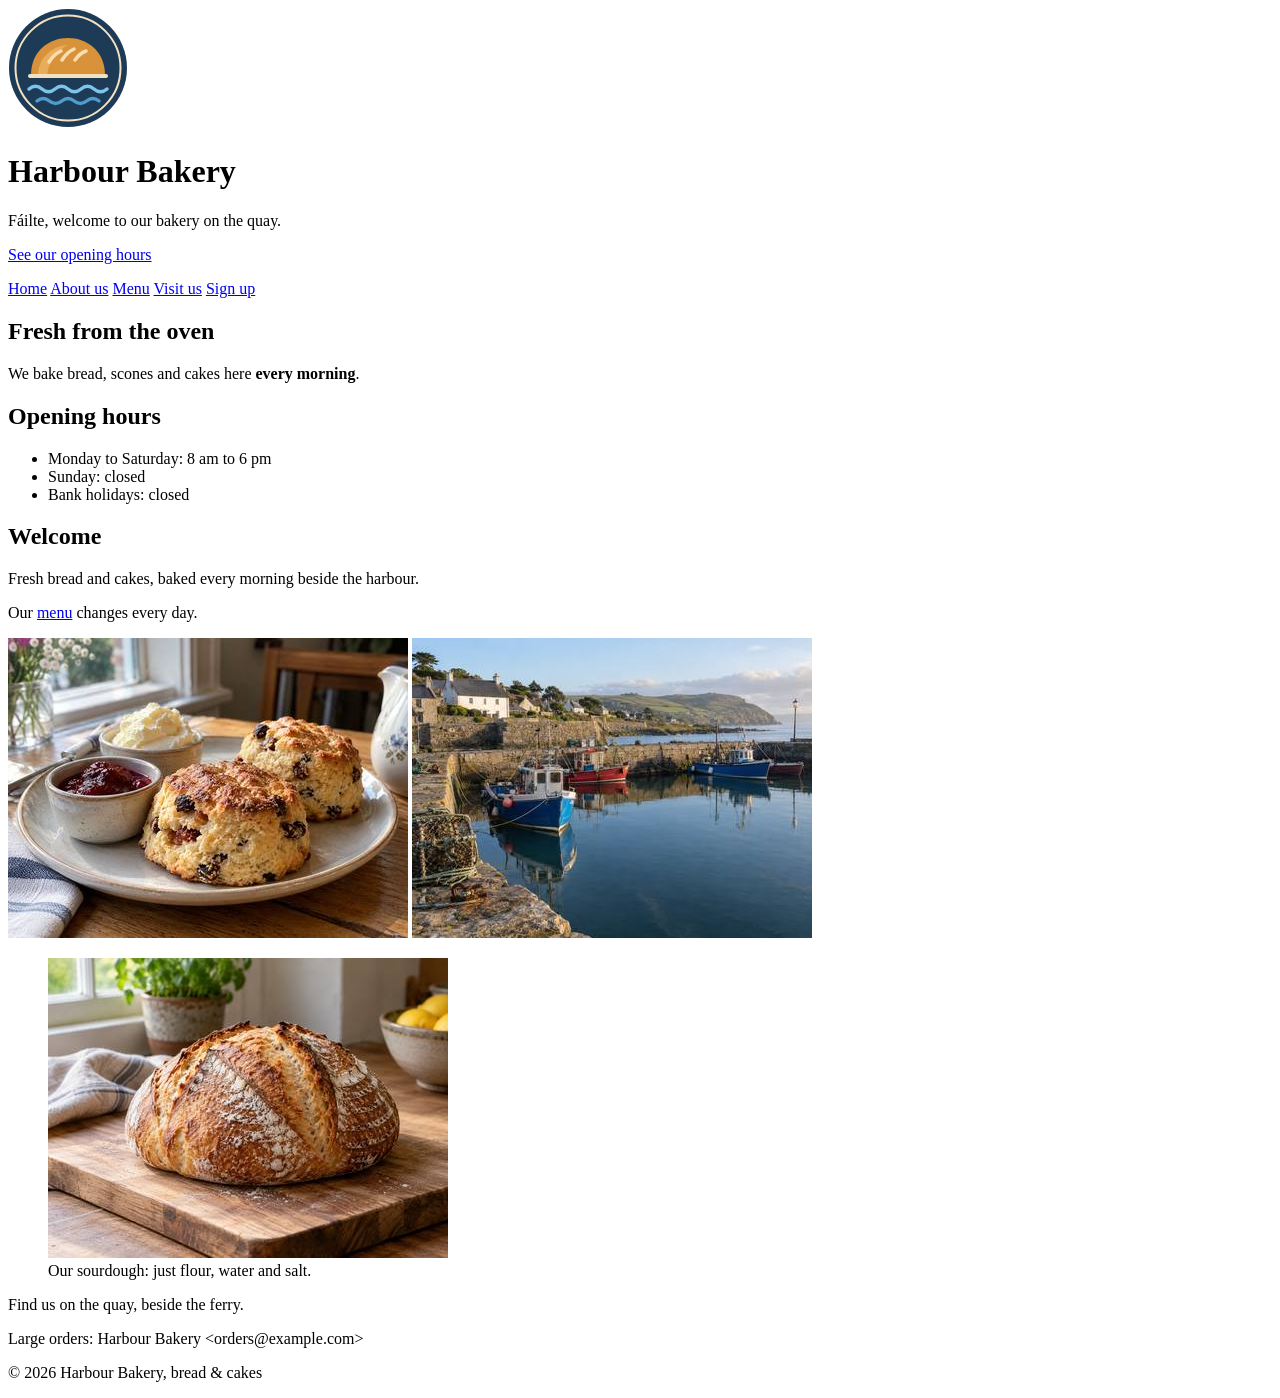
==== index.html @ fec42bbb "week 3 task done" ====
<!DOCTYPE html>
<html lang="en">
<head>
    <meta charset="UTF-8">
    <meta name="viewport" content="width=device-width, initial-scale=1.0">
    <title>Harbour Bakery</title>
</head>
<body>
    <header>
        <a href="index.html">
            <img src="images/logo.svg" alt="Harbour Bakery home" width="120" height="120">
        </a>
        <h1>Harbour Bakery</h1>
        <p><span lang="ga">Fáilte</span>, welcome to our bakery on the quay.</p>
        <p><a href="#hours">See our opening hours</a></p>
        <nav>
            <a href="index.html">Home</a>
            <a href="about.html">About us</a>
            <a href="pages/menu.html">Menu</a>
            <a href="pages/visit.html">Visit us</a>
            <a href="pages/signup.html">Sign up</a>
        </nav>
    </header>
    <main>
        <section>
            <h2>Fresh from the oven</h2>
            <p>We bake bread, scones and cakes here <strong>every morning</strong>.</p>
        </section>
        <section id="hours">
            <h2>Opening hours</h2>
            <ul>
                <li>Monday to Saturday: 8&nbsp;am to 6&nbsp;pm</li>
                <li class="closed">Sunday: closed</li>
                <li class="closed">Bank holidays: closed</li>
            </ul>
        </section>
        <h2>Welcome</h2>
        <p>Fresh bread and cakes, baked every morning beside the harbour.</p>
        <p>Our <a href="pages/menu.html">menu</a> changes every day.</p>
        <img src="images/scones.jpeg" alt="Two fruit scones with jam" width="400" height="300">
        <img src="images/harbour.jpg" alt="Fishing boats in the harbour" width="400" height="300">
        <figure>
            <img src="images/loaf.jpg" alt="A round sourdough loaf with a floury crust" width="400" height="300">
            <figcaption>Our sourdough: just flour, water and salt.</figcaption>
        </figure>
    </main>
    <footer>
        <p>Find us on the quay, beside the ferry.</p>
        <p>Large orders: Harbour Bakery &lt;orders@example.com&gt;</p>
        <p>&copy; 2026 Harbour Bakery, bread &amp; cakes</p>
    </footer>
</body>
</html>
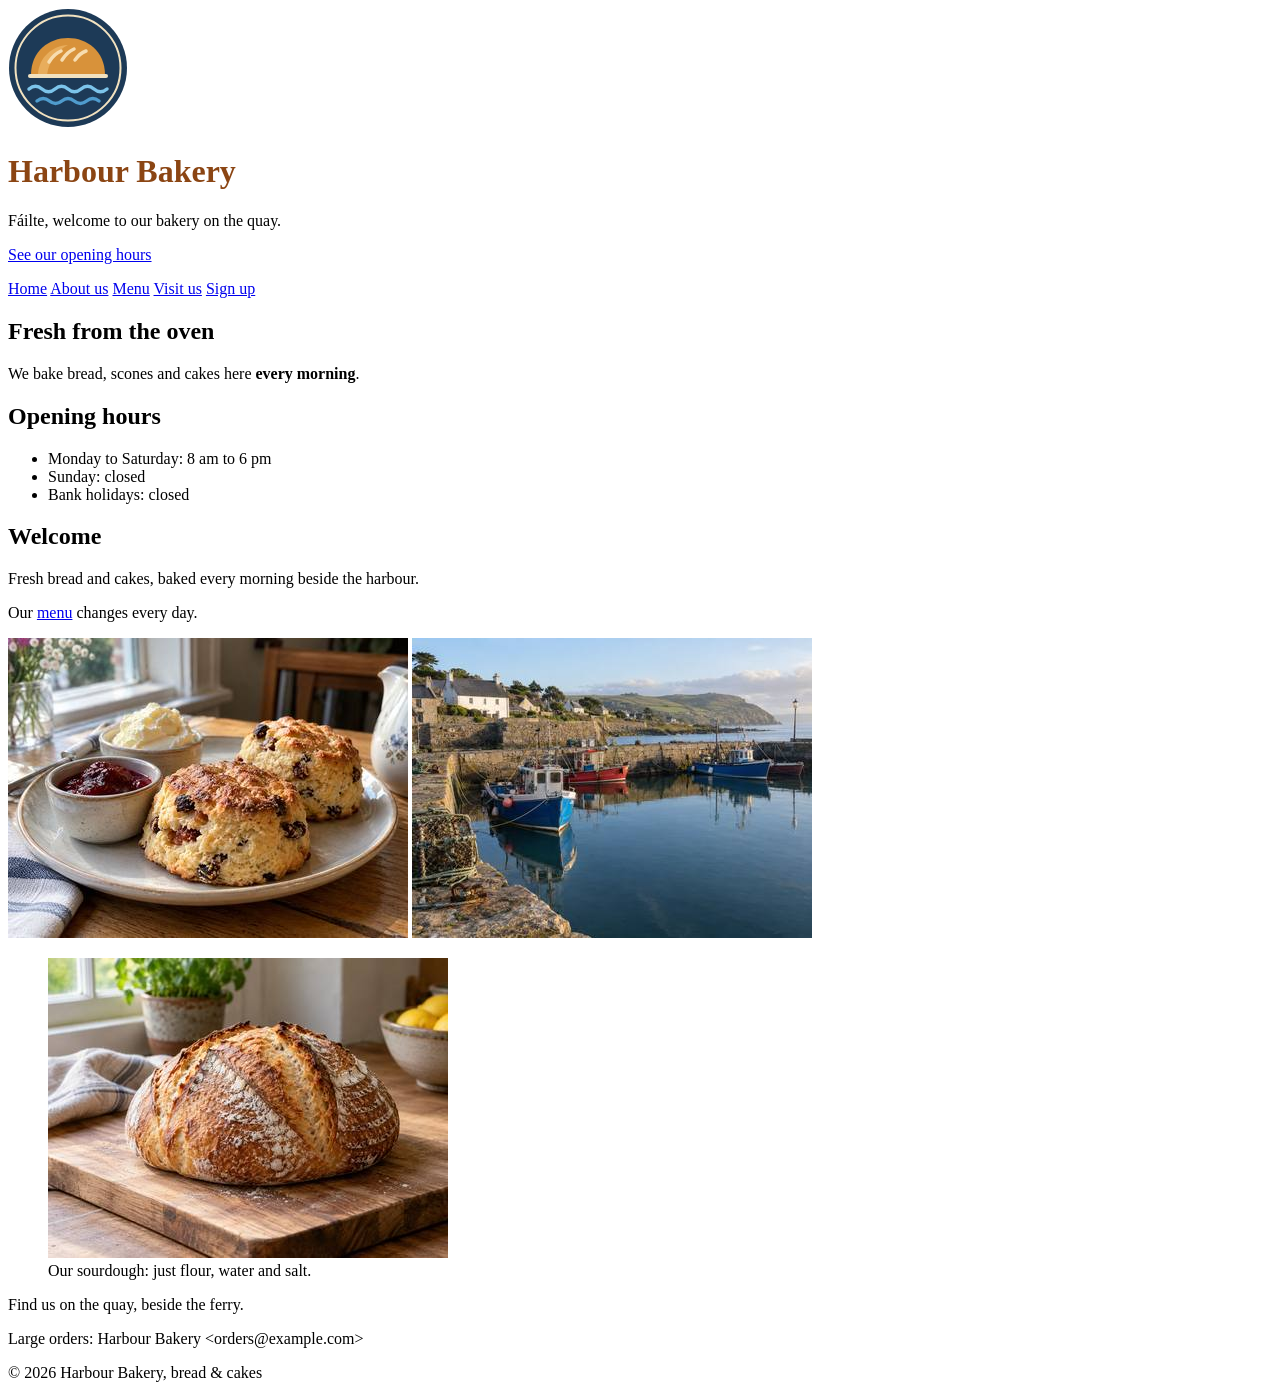
==== commit 87dfe9c8: "inline css" ====
--- a/index.html
+++ b/index.html
@@ -10,7 +10,7 @@
         <a href="index.html">
             <img src="images/logo.svg" alt="Harbour Bakery home" width="120" height="120">
         </a>
-        <h1>Harbour Bakery</h1>
+        <h1 style="color: saddlebrown;">Harbour Bakery</h1>
         <p><span lang="ga">Fáilte</span>, welcome to our bakery on the quay.</p>
         <p><a href="#hours">See our opening hours</a></p>
         <nav>
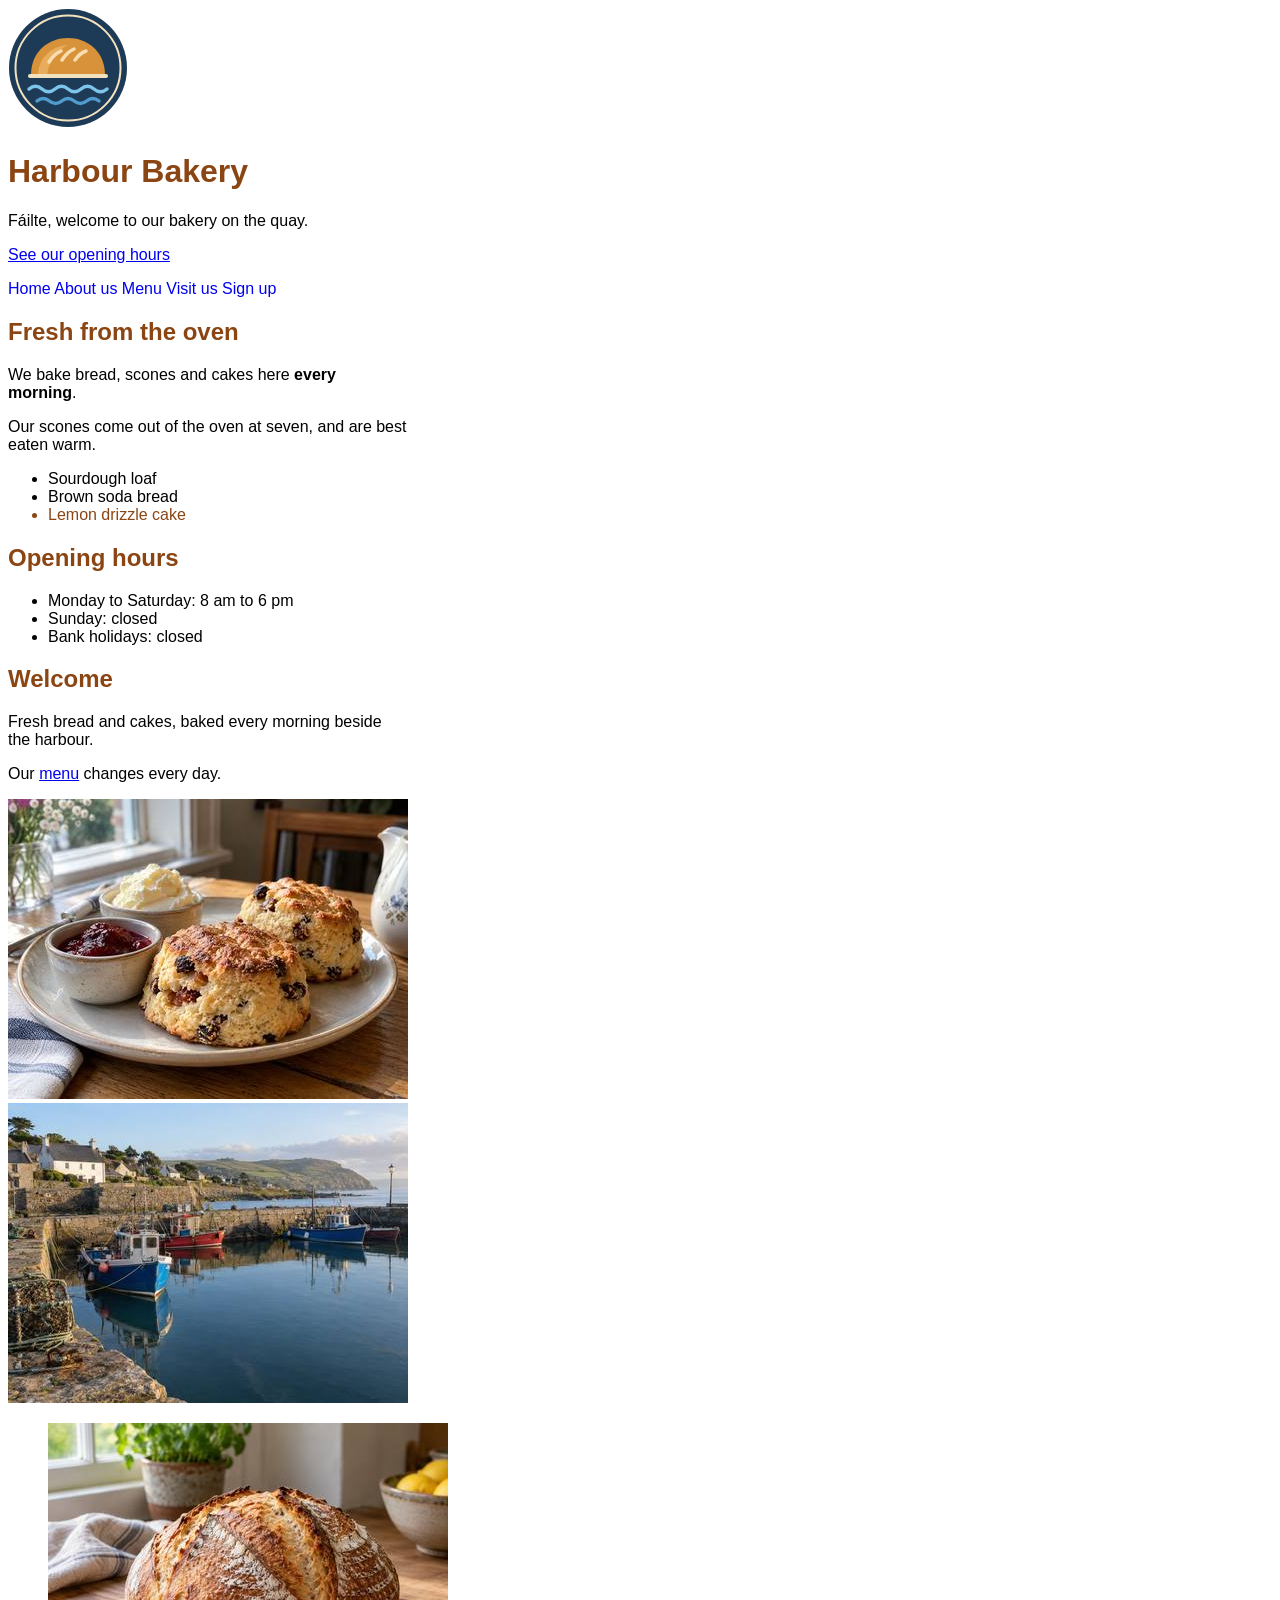
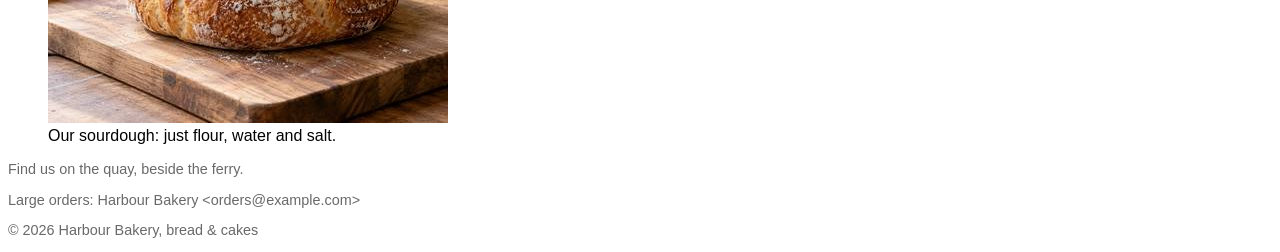
==== commit d8b1ef53: "CSS Selectors and the Cascade" ====
--- a/index.html
+++ b/index.html
@@ -4,13 +4,14 @@
     <meta charset="UTF-8">
     <meta name="viewport" content="width=device-width, initial-scale=1.0">
     <title>Harbour Bakery</title>
+    <link rel="stylesheet" href="styles.css">
 </head>
 <body>
     <header>
         <a href="index.html">
             <img src="images/logo.svg" alt="Harbour Bakery home" width="120" height="120">
         </a>
-        <h1 style="color: saddlebrown;">Harbour Bakery</h1>
+        <h1>Harbour Bakery</h1>
         <p><span lang="ga">Fáilte</span>, welcome to our bakery on the quay.</p>
         <p><a href="#hours">See our opening hours</a></p>
         <nav>
@@ -25,6 +26,12 @@
         <section>
             <h2>Fresh from the oven</h2>
             <p>We bake bread, scones and cakes here <strong>every morning</strong>.</p>
+            <p>Our scones come out of the oven at seven, and are best eaten warm.</p>
+            <ul>
+                <li>Sourdough loaf</li>
+                <li>Brown soda bread</li>
+                <li class="special">Lemon drizzle cake</li>
+            </ul>
         </section>
         <section id="hours">
             <h2>Opening hours</h2>
--- a/styles.css
+++ b/styles.css
@@ -0,0 +1,24 @@
+body {
+  font-family: sans-serif;
+}
+
+h1, h2 {
+  color: saddlebrown;
+}
+
+nav a {
+  text-decoration: none;
+}
+
+.special {
+  color: saddlebrown;
+}
+
+main {
+  max-width: 25rem;
+}
+
+footer {
+  font-size: 0.9rem;
+  color: dimgray;
+}
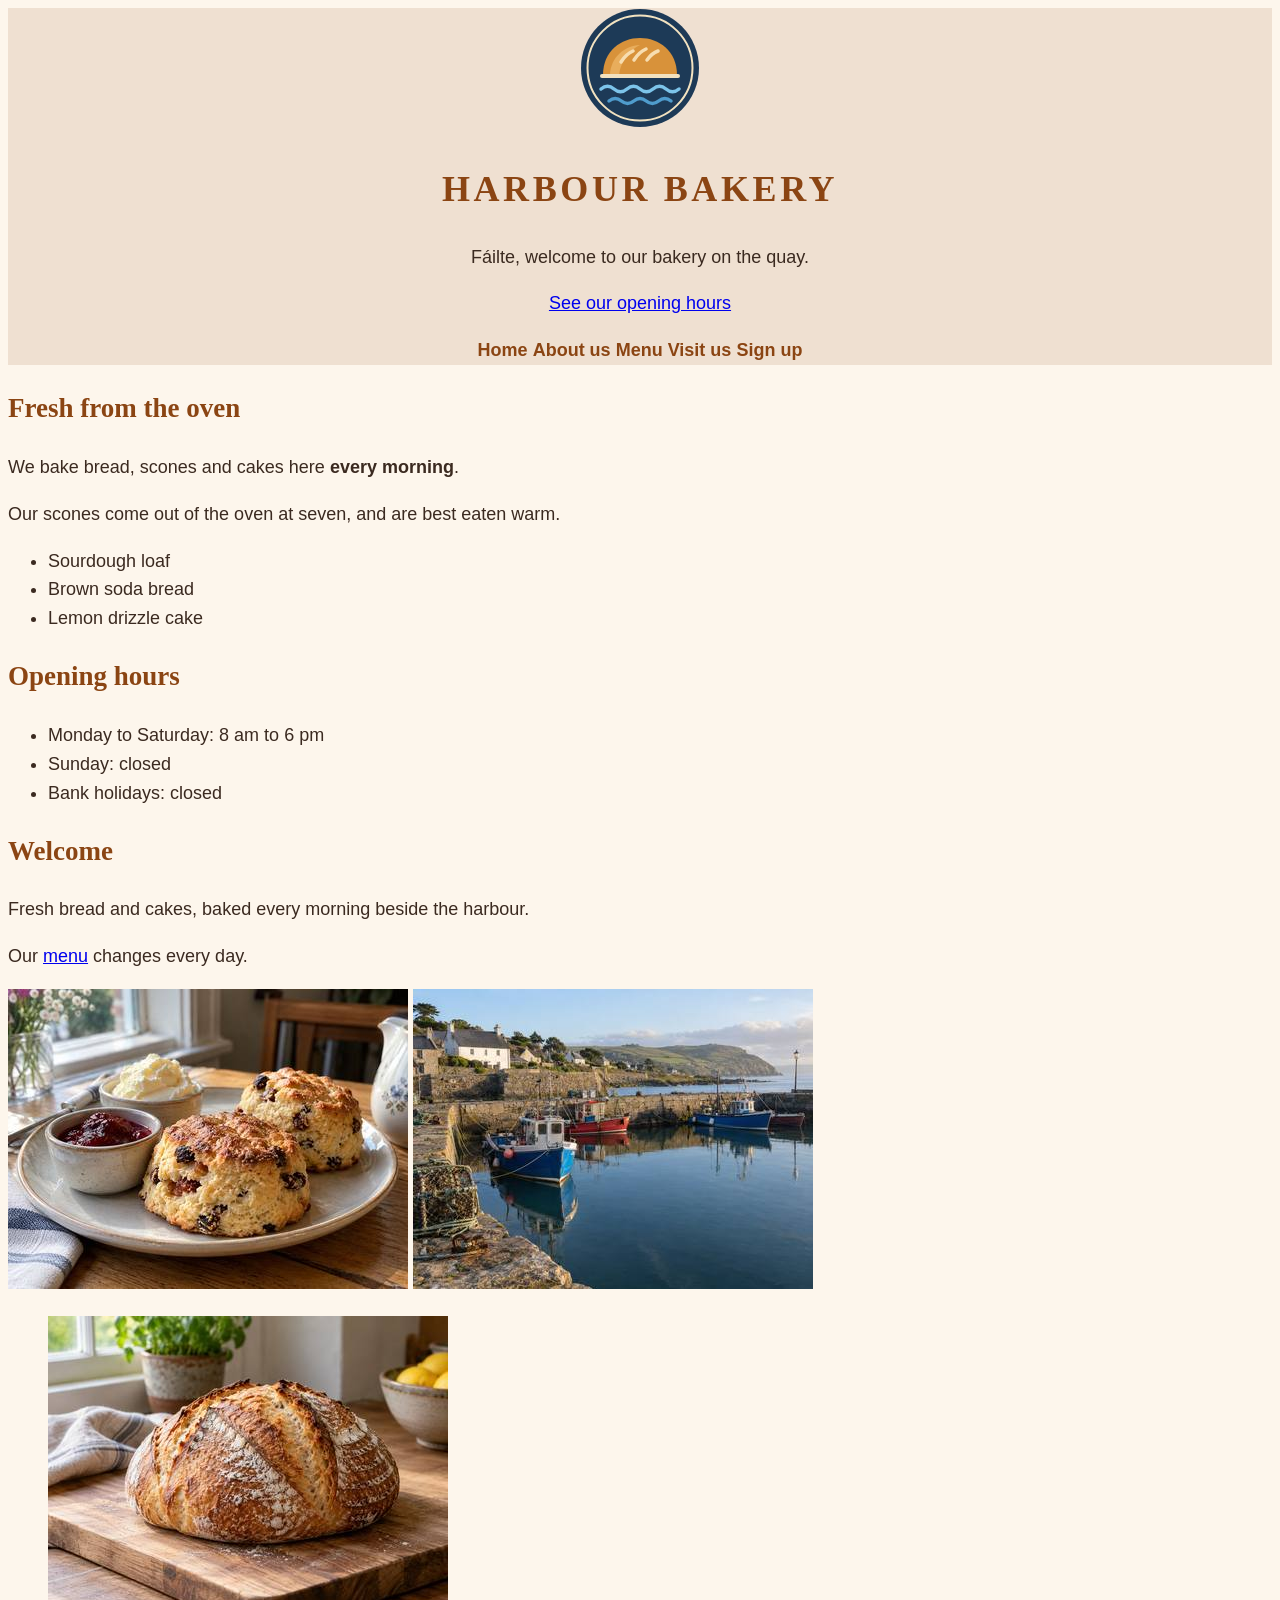
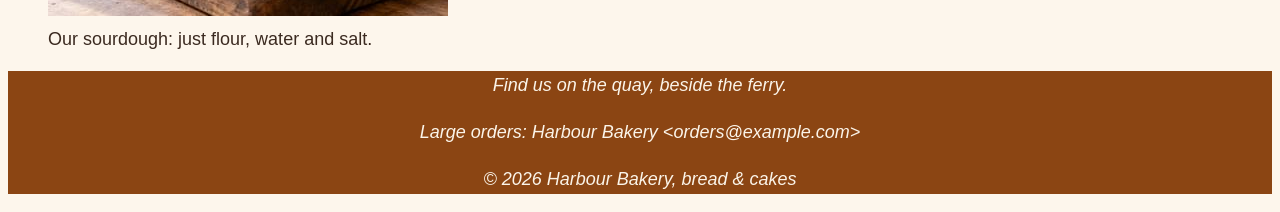
==== commit 548bf1de: "Colour and Text in CSS" ====
--- a/index.html
+++ b/index.html
@@ -30,7 +30,7 @@
             <ul>
                 <li>Sourdough loaf</li>
                 <li>Brown soda bread</li>
-                <li class="special">Lemon drizzle cake</li>
+                <li>Lemon drizzle cake</li>
             </ul>
         </section>
         <section id="hours">
--- a/styles.css
+++ b/styles.css
@@ -1,24 +1,40 @@
 body {
   font-family: sans-serif;
+  font-size: 1.125rem;
+  line-height: 1.6;
+  background-color: #fdf6ec;
+  color: rgb(59, 42, 32);
 }
 
 h1, h2 {
+  font-family: "Times New Roman", Times, serif;
   color: saddlebrown;
 }
 
+header {
+  background-color: rgba(139, 69, 19, 0.12);
+}
+
+footer {
+  background-color: hsl(25, 76%, 31%);
+  color: hsl(35, 70%, 95%);
+}
+
+h1 {
+  text-transform: uppercase;
+  letter-spacing: 0.1em;
+}
+
 nav a {
+  color: saddlebrown;
+  font-weight: bold;
   text-decoration: none;
 }
 
-.special {
-  color: saddlebrown;
+header, footer {
+  text-align: center;
 }
 
-main {
-  max-width: 25rem;
-}
-
-footer {
-  font-size: 0.9rem;
-  color: dimgray;
-}
+footer p {
+  font-style: italic;
+}
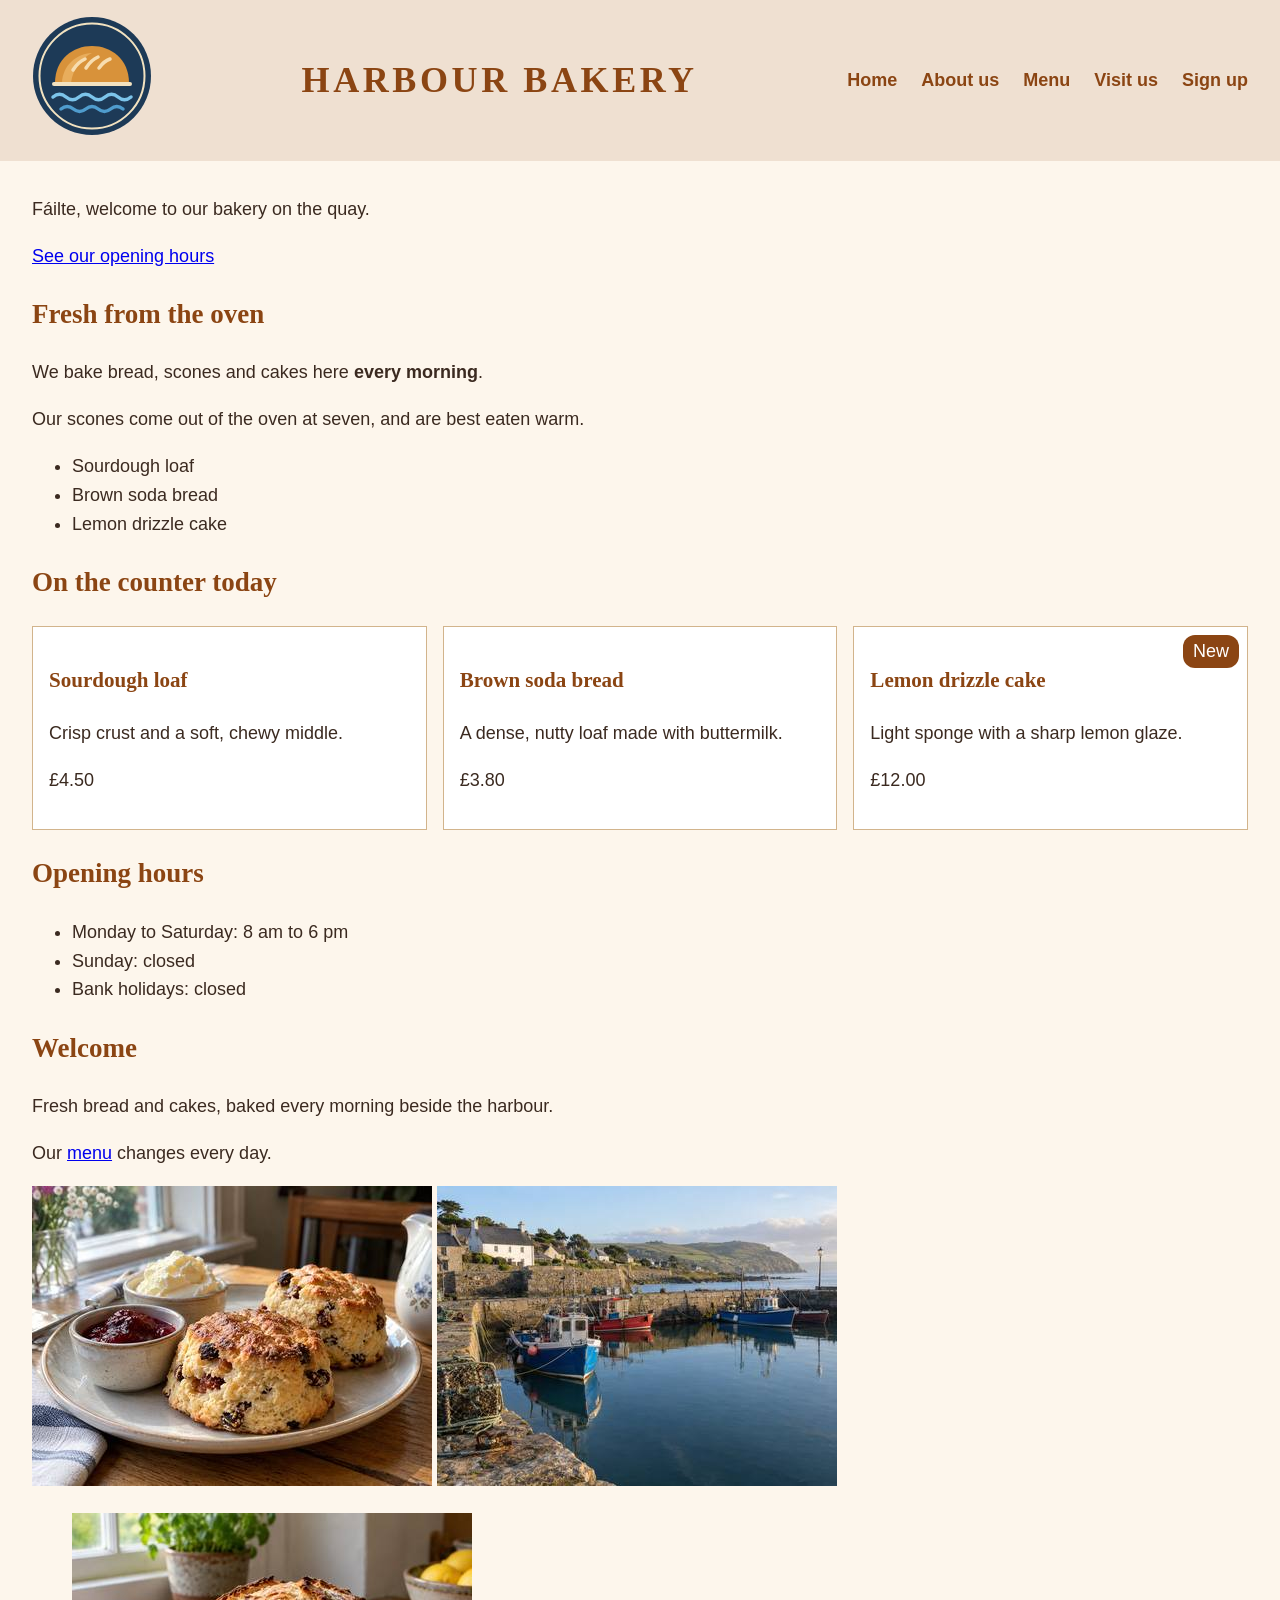
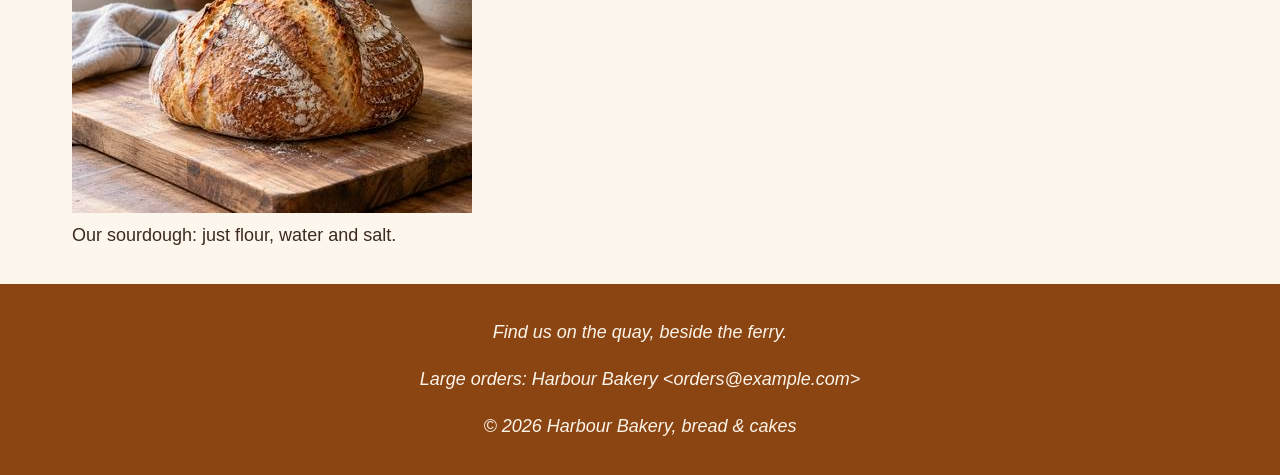
==== commit f7676889: "add display flex" ====
--- a/index.html
+++ b/index.html
@@ -12,8 +12,6 @@
             <img src="images/logo.svg" alt="Harbour Bakery home" width="120" height="120">
         </a>
         <h1>Harbour Bakery</h1>
-        <p><span lang="ga">Fáilte</span>, welcome to our bakery on the quay.</p>
-        <p><a href="#hours">See our opening hours</a></p>
         <nav>
             <a href="index.html">Home</a>
             <a href="about.html">About us</a>
@@ -24,6 +22,8 @@
     </header>
     <main>
         <section>
+            <p><span lang="ga">Fáilte</span>, welcome to our bakery on the quay.</p>
+            <p><a href="#hours">See our opening hours</a></p>
             <h2>Fresh from the oven</h2>
             <p>We bake bread, scones and cakes here <strong>every morning</strong>.</p>
             <p>Our scones come out of the oven at seven, and are best eaten warm.</p>
@@ -32,6 +32,27 @@
                 <li>Brown soda bread</li>
                 <li>Lemon drizzle cake</li>
             </ul>
+        </section>
+        <section>
+            <h2>On the counter today</h2>
+            <div class="cards">
+                <article>
+                    <h3>Sourdough loaf</h3>
+                    <p>Crisp crust and a soft, chewy middle.</p>
+                    <p>£4.50</p>
+                </article>
+                <article>
+                    <h3>Brown soda bread</h3>
+                    <p>A dense, nutty loaf made with buttermilk.</p>
+                    <p>£3.80</p>
+                </article>
+                <article>
+                    <h3>Lemon drizzle cake</h3>
+                    <span class="badge">New</span>
+                    <p>Light sponge with a sharp lemon glaze.</p>
+                    <p>£12.00</p>
+                </article>
+            </div>
         </section>
         <section id="hours">
             <h2>Opening hours</h2>
--- a/styles.css
+++ b/styles.css
@@ -1,4 +1,9 @@
+* {
+  box-sizing: border-box;
+}
+
 body {
+  margin: 0;
   font-family: sans-serif;
   font-size: 1.125rem;
   line-height: 1.6;
@@ -6,18 +11,34 @@
   color: rgb(59, 42, 32);
 }
 
-h1, h2 {
+h1,
+h2,
+h3 {
   font-family: "Times New Roman", Times, serif;
   color: saddlebrown;
 }
 
+header,
+main,
+footer {
+  padding: 16px 32px;
+}
+
 header {
+  display: flex;
+  justify-content: space-between;
+  align-items: center;
   background-color: rgba(139, 69, 19, 0.12);
 }
 
 footer {
   background-color: hsl(25, 76%, 31%);
   color: hsl(35, 70%, 95%);
+}
+
+nav {
+  display: flex;
+  gap: 24px;
 }
 
 h1 {
@@ -31,10 +52,35 @@
   text-decoration: none;
 }
 
-header, footer {
+header,
+footer {
   text-align: center;
+}
+
+.cards {
+  display: flex;
+  flex-wrap: wrap;
+  gap: 16px;
+}
+
+article {
+  position: relative;
+  flex: 1;
+  padding: 16px;
+  background-color: white;
+  border: 1px solid tan;
+}
+
+.badge {
+  position: absolute;
+  top: 8px;
+  right: 8px;
+  padding: 2px 10px;
+  border-radius: 12px;
+  background-color: saddlebrown;
+  color: white;
 }
 
 footer p {
   font-style: italic;
-}+}
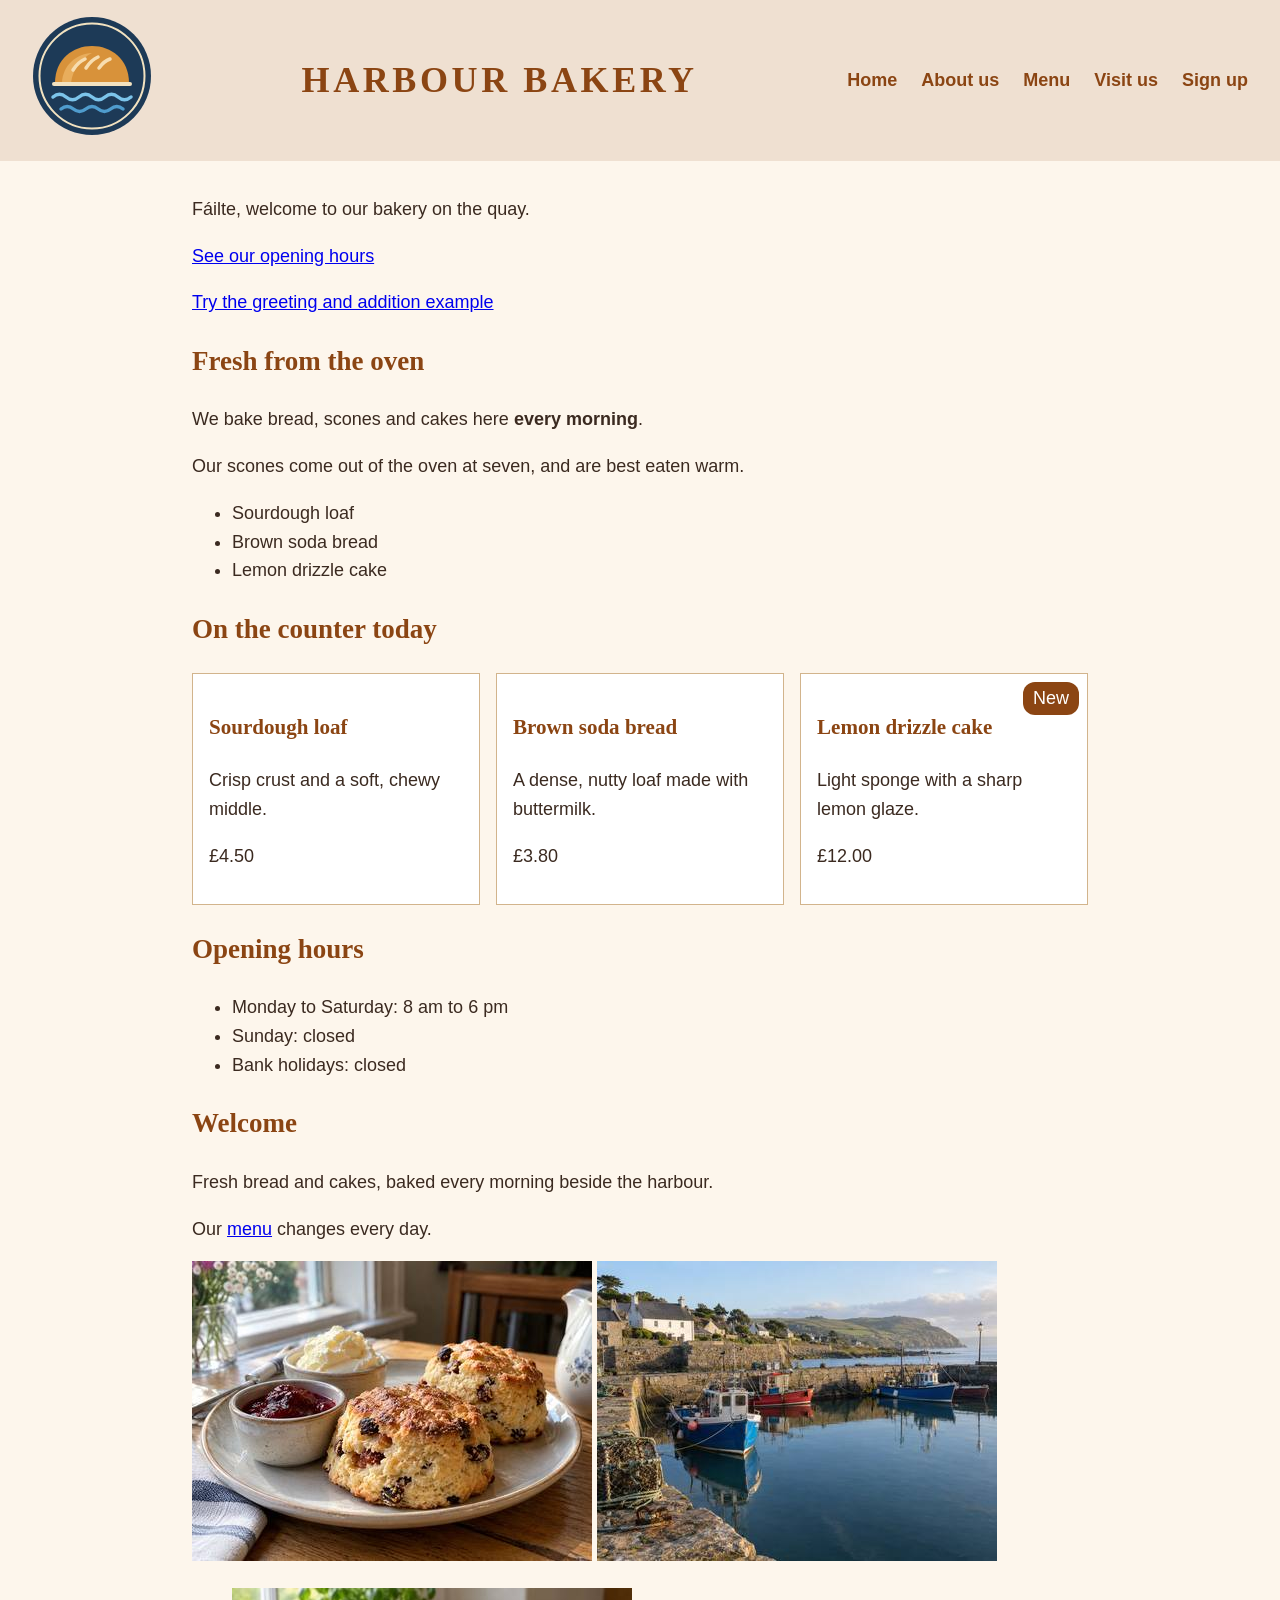
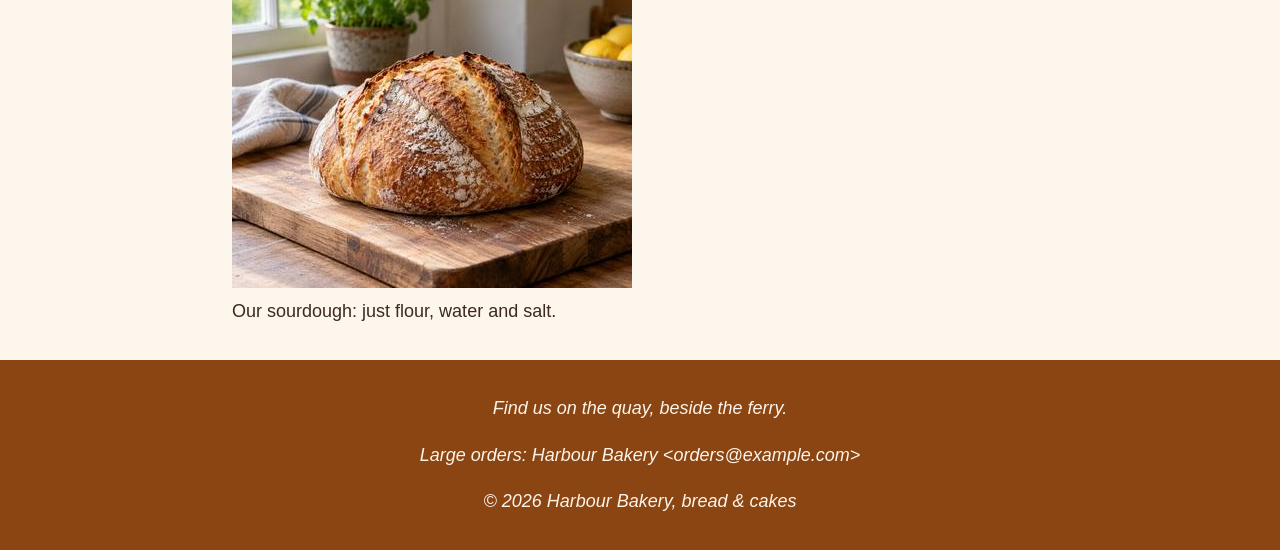
==== commit ea223666: "add js" ====
--- a/index.html
+++ b/index.html
@@ -24,6 +24,7 @@
         <section>
             <p><span lang="ga">Fáilte</span>, welcome to our bakery on the quay.</p>
             <p><a href="#hours">See our opening hours</a></p>
+            <p><a href="pages/greet-and-add.html">Try the greeting and addition example</a></p>
             <h2>Fresh from the oven</h2>
             <p>We bake bread, scones and cakes here <strong>every morning</strong>.</p>
             <p>Our scones come out of the oven at seven, and are best eaten warm.</p>
--- a/styles.css
+++ b/styles.css
@@ -24,6 +24,11 @@
   padding: 16px 32px;
 }
 
+main {
+  max-width: 60rem;
+  margin: 0 auto;
+}
+
 header {
   display: flex;
   justify-content: space-between;
@@ -39,6 +44,11 @@
 nav {
   display: flex;
   gap: 24px;
+}
+
+img {
+  max-width: 100%;
+  height: auto;
 }
 
 h1 {
@@ -84,3 +94,14 @@
 footer p {
   font-style: italic;
 }
+
+@media (max-width: 40rem) {
+  header {
+    flex-direction: column;
+  }
+
+  nav,
+  .cards {
+    flex-direction: column;
+  }
+}
